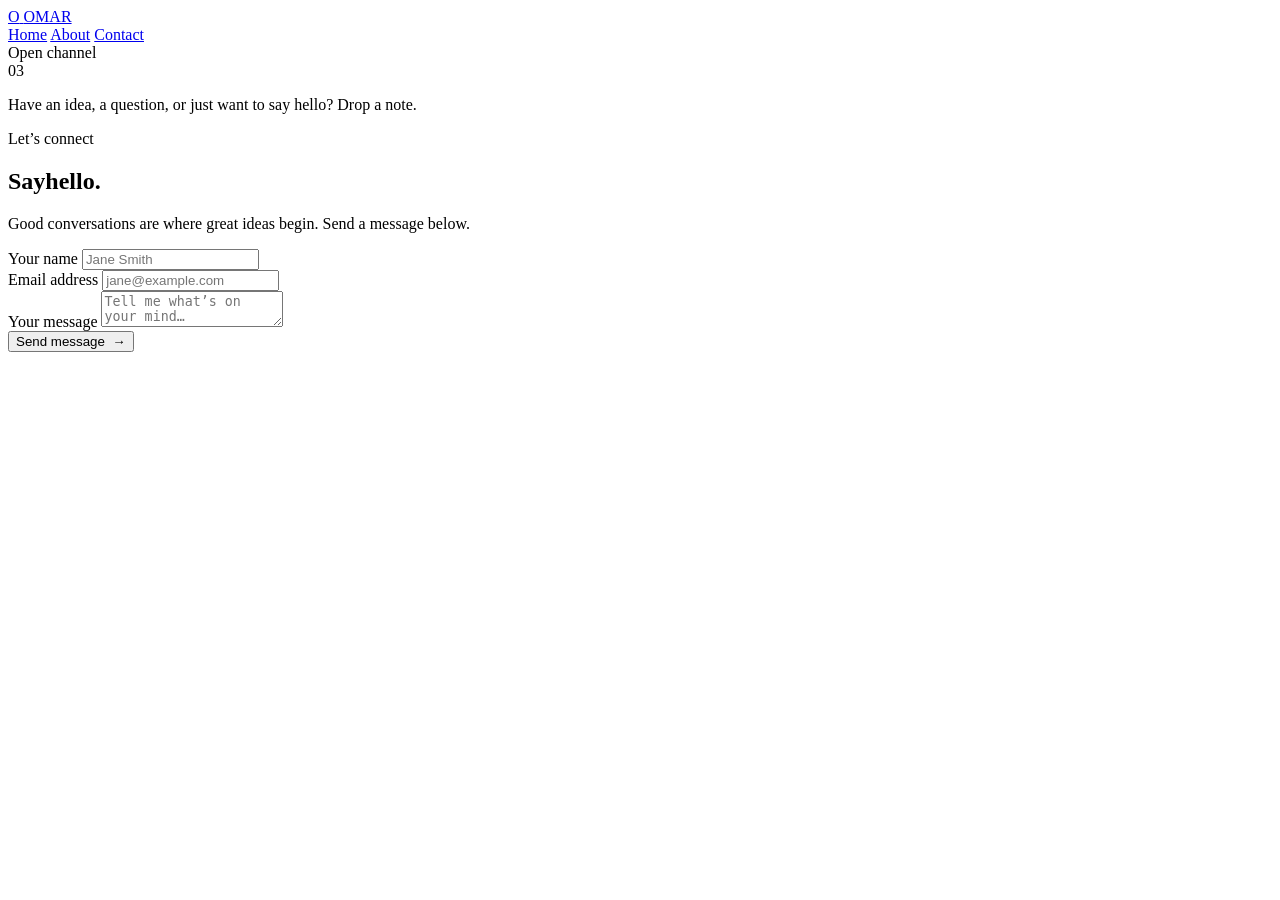
==== contact.html @ c60bd199 "Added About Page and Contact Page" ====
<!doctype html>
<html lang="en">
<head>
  <meta charset="utf-8">
  <meta name="viewport" content="width=device-width, initial-scale=1">
  <meta name="theme-color" content="#080b16">
  <meta name="description" content="Get in touch with Omar.">
  <title>Contact | Omar</title>
  <link rel="stylesheet" href="site.css">
</head>
<body>
  <nav class="site-nav" aria-label="Primary navigation">
    <a class="site-logo" href="Hello-world.html" aria-label="Omar home">
      <span class="site-logo__mark" aria-hidden="true">O</span>
      <span>OMAR</span>
    </a>
    <div class="site-nav__links">
      <a href="Hello-world.html">Home</a>
      <a href="about.html">About</a>
      <a href="contact.html" aria-current="page">Contact</a>
    </div>
  </nav>

  <div class="orb orb--one" aria-hidden="true"></div>
  <div class="orb orb--two" aria-hidden="true"></div>

  <main class="shell">
    <section class="card" aria-labelledby="contact-title">
      <aside class="sidebar">
        <div class="brand"><span class="brand__mark"></span>Open channel</div>
        <div class="sidebar__number" aria-hidden="true">03</div>
        <p class="sidebar__note">Have an idea, a question, or just want to say hello? Drop a note.</p>
      </aside>

      <div class="hero page-hero">
        <span class="sparkle" aria-hidden="true"></span>
        <div class="eyebrow">Let’s connect</div>
        <h1 id="contact-title">Say<span>hello.</span></h1>
        <p class="lede">Good conversations are where great ideas begin. Send a message below.</p>

        <form class="contact-form" id="contactForm">
          <div class="field">
            <label for="name">Your name</label>
            <input id="name" name="name" type="text" autocomplete="name" placeholder="Jane Smith" required>
          </div>
          <div class="field">
            <label for="email">Email address</label>
            <input id="email" name="email" type="email" autocomplete="email" placeholder="jane@example.com" required>
          </div>
          <div class="field field--wide">
            <label for="message">Your message</label>
            <textarea id="message" name="message" placeholder="Tell me what’s on your mind…" required></textarea>
          </div>
          <div class="form-footer">
            <button type="submit">Send message&nbsp; →</button>
            <p class="form-status" id="formStatus" role="status" aria-live="polite"></p>
          </div>
        </form>
      </div>
    </section>
  </main>

  <script>
    const form = document.querySelector("#contactForm");
    const status = document.querySelector("#formStatus");

    form.addEventListener("submit", (event) => {
      event.preventDefault();
      const name = new FormData(form).get("name").trim();
      status.textContent = `Thanks, ${name}. Your message looks great and is ready to send.`;
      form.reset();
    });
  </script>
</body>
</html>
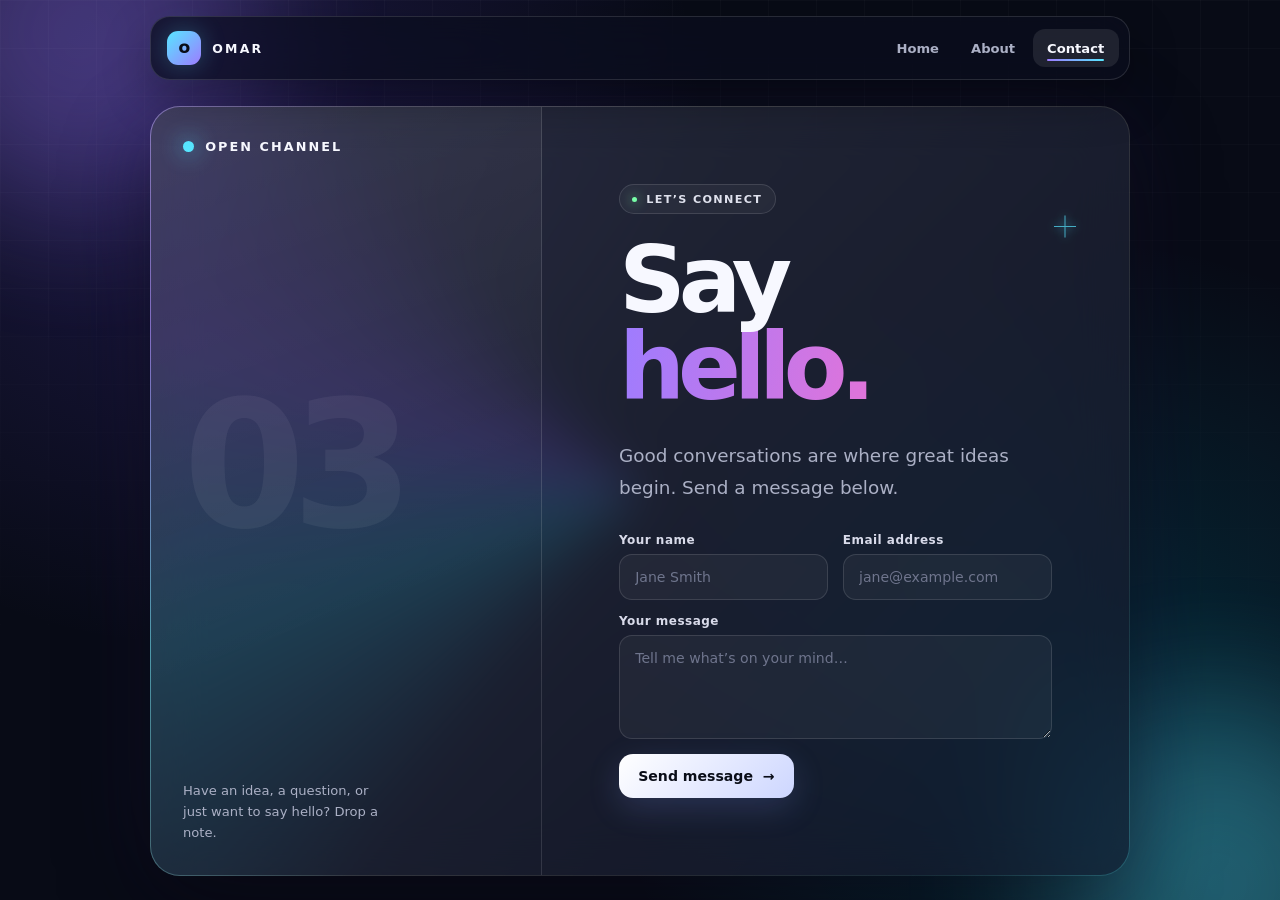
==== commit 4ae9b42e: "Hello-World file name changed to Index.html" ====
--- a/contact.html
+++ b/contact.html
@@ -10,12 +10,12 @@
 </head>
 <body>
   <nav class="site-nav" aria-label="Primary navigation">
-    <a class="site-logo" href="Hello-world.html" aria-label="Omar home">
+    <a class="site-logo" href="index.html" aria-label="Omar home">
       <span class="site-logo__mark" aria-hidden="true">O</span>
       <span>OMAR</span>
     </a>
     <div class="site-nav__links">
-      <a href="Hello-world.html">Home</a>
+      <a href="index.html">Home</a>
       <a href="about.html">About</a>
       <a href="contact.html" aria-current="page">Contact</a>
     </div>
--- a/site.css
+++ b/site.css
@@ -0,0 +1,604 @@
+:root {
+  color-scheme: dark;
+  --ink: #f7f8ff;
+  --muted: #abb0c5;
+  --violet: #9d7cff;
+  --cyan: #57e6ff;
+  --pink: #ff70c9;
+  --green: #78ffa8;
+  --glass: rgba(16, 20, 39, 0.68);
+  --line: rgba(255, 255, 255, 0.12);
+}
+
+* {
+  box-sizing: border-box;
+}
+
+html {
+  min-width: 320px;
+  min-height: 100%;
+}
+
+body {
+  min-height: 100vh;
+  margin: 0;
+  padding: 6.4rem 1rem 1.25rem;
+  overflow-x: hidden;
+  display: grid;
+  place-items: center;
+  color: var(--ink);
+  font-family: Inter, ui-sans-serif, system-ui, -apple-system, BlinkMacSystemFont,
+    "Segoe UI", sans-serif;
+  background:
+    radial-gradient(circle at 15% 15%, rgba(99, 72, 220, 0.24), transparent 32rem),
+    radial-gradient(circle at 85% 80%, rgba(0, 190, 220, 0.18), transparent 30rem),
+    #080b16;
+}
+
+body::before {
+  content: "";
+  position: fixed;
+  inset: 0;
+  z-index: -2;
+  pointer-events: none;
+  background-image:
+    linear-gradient(rgba(255, 255, 255, 0.025) 1px, transparent 1px),
+    linear-gradient(90deg, rgba(255, 255, 255, 0.025) 1px, transparent 1px);
+  background-size: 48px 48px;
+  mask-image: linear-gradient(to bottom, black, transparent 88%);
+}
+
+a {
+  color: inherit;
+}
+
+.site-nav {
+  position: fixed;
+  z-index: 20;
+  top: 1rem;
+  left: 50%;
+  width: min(92vw, 980px);
+  min-height: 64px;
+  padding: 0.55rem 0.65rem 0.55rem 1rem;
+  display: flex;
+  align-items: center;
+  justify-content: space-between;
+  gap: 1rem;
+  border: 1px solid var(--line);
+  border-radius: 20px;
+  background: rgba(11, 14, 28, 0.75);
+  box-shadow: 0 18px 48px rgba(0, 0, 0, 0.3);
+  backdrop-filter: blur(22px) saturate(135%);
+  transform: translateX(-50%);
+}
+
+.site-logo {
+  display: inline-flex;
+  align-items: center;
+  gap: 0.7rem;
+  color: var(--ink);
+  font-size: 0.78rem;
+  font-weight: 850;
+  letter-spacing: 0.18em;
+  text-decoration: none;
+}
+
+.site-logo__mark {
+  width: 34px;
+  aspect-ratio: 1;
+  display: grid;
+  place-items: center;
+  border-radius: 11px;
+  color: #090c17;
+  background: linear-gradient(135deg, var(--cyan), var(--violet));
+  box-shadow: 0 0 24px rgba(87, 230, 255, 0.26);
+  font-size: 0.82rem;
+  font-weight: 950;
+  letter-spacing: 0;
+}
+
+.site-nav__links {
+  display: flex;
+  align-items: center;
+  gap: 0.2rem;
+}
+
+.site-nav__links a {
+  position: relative;
+  padding: 0.72rem 0.9rem;
+  border-radius: 12px;
+  color: var(--muted);
+  font-size: 0.82rem;
+  font-weight: 700;
+  text-decoration: none;
+  transition: color 180ms ease, background 180ms ease, transform 180ms ease;
+}
+
+.site-nav__links a:hover {
+  color: var(--ink);
+  background: rgba(255, 255, 255, 0.06);
+  transform: translateY(-1px);
+}
+
+.site-nav__links a[aria-current="page"] {
+  color: var(--ink);
+  background: rgba(255, 255, 255, 0.09);
+}
+
+.site-nav__links a[aria-current="page"]::after {
+  content: "";
+  position: absolute;
+  right: 0.9rem;
+  bottom: 0.4rem;
+  left: 0.9rem;
+  height: 2px;
+  border-radius: 999px;
+  background: linear-gradient(90deg, var(--violet), var(--cyan));
+}
+
+.orb {
+  position: fixed;
+  z-index: -1;
+  width: 22rem;
+  aspect-ratio: 1;
+  border-radius: 50%;
+  filter: blur(70px);
+  opacity: 0.32;
+  pointer-events: none;
+  animation: drift 12s ease-in-out infinite alternate;
+}
+
+.orb--one {
+  top: -9rem;
+  left: -6rem;
+  background: var(--violet);
+}
+
+.orb--two {
+  right: -7rem;
+  bottom: -10rem;
+  background: var(--cyan);
+  animation-delay: -4s;
+}
+
+.shell {
+  position: relative;
+  width: min(92vw, 980px);
+  margin: auto;
+  padding: 1px;
+  overflow: hidden;
+  border-radius: 30px;
+  background: linear-gradient(135deg, rgba(255, 255, 255, 0.34), rgba(255, 255, 255, 0.04));
+  box-shadow:
+    0 32px 90px rgba(0, 0, 0, 0.48),
+    0 0 100px rgba(117, 91, 255, 0.1);
+  animation: arrive 800ms cubic-bezier(.2, .8, .2, 1) both;
+}
+
+.shell::before {
+  content: "";
+  position: absolute;
+  inset: -60%;
+  background: conic-gradient(
+    from 90deg,
+    transparent 0 35%,
+    rgba(87, 230, 255, 0.52),
+    rgba(157, 124, 255, 0.58),
+    transparent 65% 100%
+  );
+  animation: spin 10s linear infinite;
+}
+
+.card {
+  position: relative;
+  display: grid;
+  grid-template-columns: 0.9fr 1.35fr;
+  min-height: 540px;
+  overflow: hidden;
+  border-radius: 29px;
+  background: var(--glass);
+  backdrop-filter: blur(24px) saturate(125%);
+}
+
+.sidebar {
+  display: flex;
+  flex-direction: column;
+  justify-content: space-between;
+  padding: 2rem;
+  border-right: 1px solid var(--line);
+  background: linear-gradient(160deg, rgba(255, 255, 255, 0.065), transparent 65%);
+}
+
+.brand {
+  display: flex;
+  align-items: center;
+  gap: 0.7rem;
+  font-size: 0.8rem;
+  font-weight: 700;
+  letter-spacing: 0.16em;
+  text-transform: uppercase;
+}
+
+.brand__mark {
+  width: 11px;
+  aspect-ratio: 1;
+  border-radius: 50%;
+  background: var(--cyan);
+  box-shadow: 0 0 22px var(--cyan);
+  animation: pulse 2s ease-in-out infinite;
+}
+
+.sidebar__number {
+  margin: auto 0;
+  color: rgba(255, 255, 255, 0.055);
+  font-size: clamp(7rem, 16vw, 11rem);
+  font-weight: 900;
+  line-height: 0.8;
+  letter-spacing: -0.08em;
+  user-select: none;
+}
+
+.sidebar__note {
+  max-width: 13rem;
+  margin: 0;
+  color: var(--muted);
+  font-size: 0.82rem;
+  line-height: 1.6;
+}
+
+.hero {
+  position: relative;
+  display: flex;
+  flex-direction: column;
+  justify-content: center;
+  padding: clamp(2rem, 6vw, 5rem);
+}
+
+.eyebrow {
+  display: inline-flex;
+  align-items: center;
+  align-self: flex-start;
+  gap: 0.55rem;
+  margin-bottom: 1.4rem;
+  padding: 0.48rem 0.78rem;
+  border: 1px solid var(--line);
+  border-radius: 999px;
+  color: #dfe1ed;
+  background: rgba(255, 255, 255, 0.045);
+  font-size: 0.7rem;
+  font-weight: 700;
+  letter-spacing: 0.12em;
+  text-transform: uppercase;
+}
+
+.eyebrow::before {
+  content: "";
+  width: 5px;
+  aspect-ratio: 1;
+  border-radius: 50%;
+  background: var(--green);
+  box-shadow: 0 0 12px var(--green);
+}
+
+h1 {
+  margin: 0;
+  font-size: clamp(4.2rem, 11vw, 8rem);
+  font-weight: 850;
+  line-height: 0.84;
+  letter-spacing: -0.075em;
+}
+
+h1 span,
+.gradient-text {
+  display: block;
+  padding-right: 0.09em;
+  color: transparent;
+  background: linear-gradient(100deg, var(--violet), var(--pink) 48%, var(--cyan));
+  background-clip: text;
+  -webkit-background-clip: text;
+  background-size: 180% auto;
+  animation: shimmer 5s linear infinite;
+}
+
+.page-hero h1 {
+  font-size: clamp(3.25rem, 7.5vw, 5.8rem);
+  line-height: 0.94;
+}
+
+.lede {
+  max-width: 35rem;
+  margin: 1.8rem 0 0;
+  color: var(--muted);
+  font-size: clamp(1rem, 2vw, 1.15rem);
+  line-height: 1.75;
+}
+
+.lede + .lede {
+  margin-top: 0.9rem;
+}
+
+.actions {
+  display: flex;
+  flex-wrap: wrap;
+  align-items: center;
+  gap: 1rem;
+  margin-top: 2.3rem;
+}
+
+button,
+.button {
+  display: inline-flex;
+  align-items: center;
+  justify-content: center;
+  border: 0;
+  border-radius: 14px;
+  padding: 0.9rem 1.2rem;
+  color: #0a0d18;
+  background: linear-gradient(135deg, #ffffff, #cdd6ff);
+  box-shadow: 0 10px 32px rgba(132, 156, 255, 0.18);
+  font: inherit;
+  font-size: 0.88rem;
+  font-weight: 800;
+  text-decoration: none;
+  cursor: pointer;
+  transition: transform 180ms ease, box-shadow 180ms ease;
+}
+
+button:hover,
+.button:hover {
+  transform: translateY(-3px);
+  box-shadow: 0 15px 38px rgba(132, 156, 255, 0.3);
+}
+
+button:active,
+.button:active {
+  transform: translateY(0);
+}
+
+button:disabled {
+  cursor: default;
+  opacity: 0.75;
+}
+
+button:focus-visible,
+.button:focus-visible,
+a:focus-visible,
+input:focus-visible,
+textarea:focus-visible {
+  outline: 3px solid var(--cyan);
+  outline-offset: 4px;
+}
+
+.signature {
+  color: #858ba5;
+  font-family: ui-monospace, SFMono-Regular, Menlo, Consolas, monospace;
+  font-size: 0.76rem;
+}
+
+.feature-grid {
+  display: grid;
+  grid-template-columns: repeat(3, 1fr);
+  gap: 0.75rem;
+  margin-top: 2rem;
+}
+
+.feature {
+  min-height: 118px;
+  padding: 1rem;
+  border: 1px solid var(--line);
+  border-radius: 17px;
+  background: rgba(255, 255, 255, 0.035);
+  transition: transform 180ms ease, border-color 180ms ease, background 180ms ease;
+}
+
+.feature:hover {
+  transform: translateY(-4px);
+  border-color: rgba(87, 230, 255, 0.32);
+  background: rgba(255, 255, 255, 0.06);
+}
+
+.feature__icon {
+  display: block;
+  margin-bottom: 1rem;
+  color: var(--cyan);
+  font-size: 1.15rem;
+}
+
+.feature h2 {
+  margin: 0 0 0.3rem;
+  font-size: 0.88rem;
+}
+
+.feature p {
+  margin: 0;
+  color: var(--muted);
+  font-size: 0.75rem;
+  line-height: 1.5;
+}
+
+.contact-form {
+  display: grid;
+  grid-template-columns: 1fr 1fr;
+  gap: 0.9rem;
+  margin-top: 1.8rem;
+}
+
+.field {
+  display: grid;
+  gap: 0.45rem;
+}
+
+.field--wide,
+.form-footer {
+  grid-column: 1 / -1;
+}
+
+label {
+  color: #d9dbea;
+  font-size: 0.75rem;
+  font-weight: 750;
+  letter-spacing: 0.04em;
+}
+
+input,
+textarea {
+  width: 100%;
+  border: 1px solid var(--line);
+  border-radius: 13px;
+  padding: 0.85rem 0.95rem;
+  color: var(--ink);
+  background: rgba(255, 255, 255, 0.045);
+  font: inherit;
+  font-size: 0.88rem;
+  transition: border-color 180ms ease, background 180ms ease;
+}
+
+input::placeholder,
+textarea::placeholder {
+  color: #6f758d;
+}
+
+input:hover,
+textarea:hover {
+  border-color: rgba(255, 255, 255, 0.23);
+}
+
+textarea {
+  min-height: 104px;
+  resize: vertical;
+}
+
+.form-footer {
+  display: flex;
+  align-items: center;
+  gap: 1rem;
+}
+
+.form-status {
+  margin: 0;
+  color: var(--green);
+  font-size: 0.78rem;
+  line-height: 1.45;
+}
+
+.sparkle {
+  position: absolute;
+  right: 9%;
+  top: 14%;
+  width: 22px;
+  height: 22px;
+  opacity: 0.72;
+  animation: twinkle 2.8s ease-in-out infinite;
+}
+
+.sparkle::before,
+.sparkle::after {
+  content: "";
+  position: absolute;
+  inset: 50% 0 auto;
+  height: 1px;
+  background: var(--cyan);
+  box-shadow: 0 0 10px var(--cyan);
+}
+
+.sparkle::after {
+  transform: rotate(90deg);
+}
+
+@keyframes arrive {
+  from { opacity: 0; transform: translateY(24px) scale(0.98); }
+  to { opacity: 1; transform: translateY(0) scale(1); }
+}
+
+@keyframes drift {
+  to { transform: translate3d(3rem, 2rem, 0) scale(1.16); }
+}
+
+@keyframes pulse {
+  50% { opacity: 0.55; transform: scale(0.78); }
+}
+
+@keyframes spin {
+  to { transform: rotate(360deg); }
+}
+
+@keyframes shimmer {
+  to { background-position: 180% center; }
+}
+
+@keyframes twinkle {
+  50% { opacity: 0.25; transform: rotate(45deg) scale(0.62); }
+}
+
+@media (max-width: 700px) {
+  body {
+    display: block;
+    padding: 5.75rem 1rem 1rem;
+  }
+
+  .site-nav {
+    width: calc(100% - 2rem);
+    min-height: 58px;
+  }
+
+  .site-logo > span:last-child {
+    display: none;
+  }
+
+  .site-nav__links a {
+    padding: 0.65rem 0.68rem;
+    font-size: 0.75rem;
+  }
+
+  .card {
+    grid-template-columns: 1fr;
+    min-height: auto;
+  }
+
+  .sidebar {
+    min-height: 145px;
+    border-right: 0;
+    border-bottom: 1px solid var(--line);
+  }
+
+  .sidebar__number {
+    display: none;
+  }
+
+  .sidebar__note {
+    margin-top: 2.5rem;
+  }
+
+  .hero {
+    padding: 2.4rem 2rem 3rem;
+  }
+
+  h1,
+  .page-hero h1 {
+    font-size: clamp(3.35rem, 18vw, 5.4rem);
+  }
+
+  .feature-grid,
+  .contact-form {
+    grid-template-columns: 1fr;
+  }
+
+  .field--wide,
+  .form-footer {
+    grid-column: auto;
+  }
+
+  .form-footer {
+    align-items: flex-start;
+    flex-direction: column;
+  }
+}
+
+@media (prefers-reduced-motion: reduce) {
+  *, *::before, *::after {
+    scroll-behavior: auto !important;
+    animation-duration: 0.01ms !important;
+    animation-iteration-count: 1 !important;
+    transition-duration: 0.01ms !important;
+  }
+}
